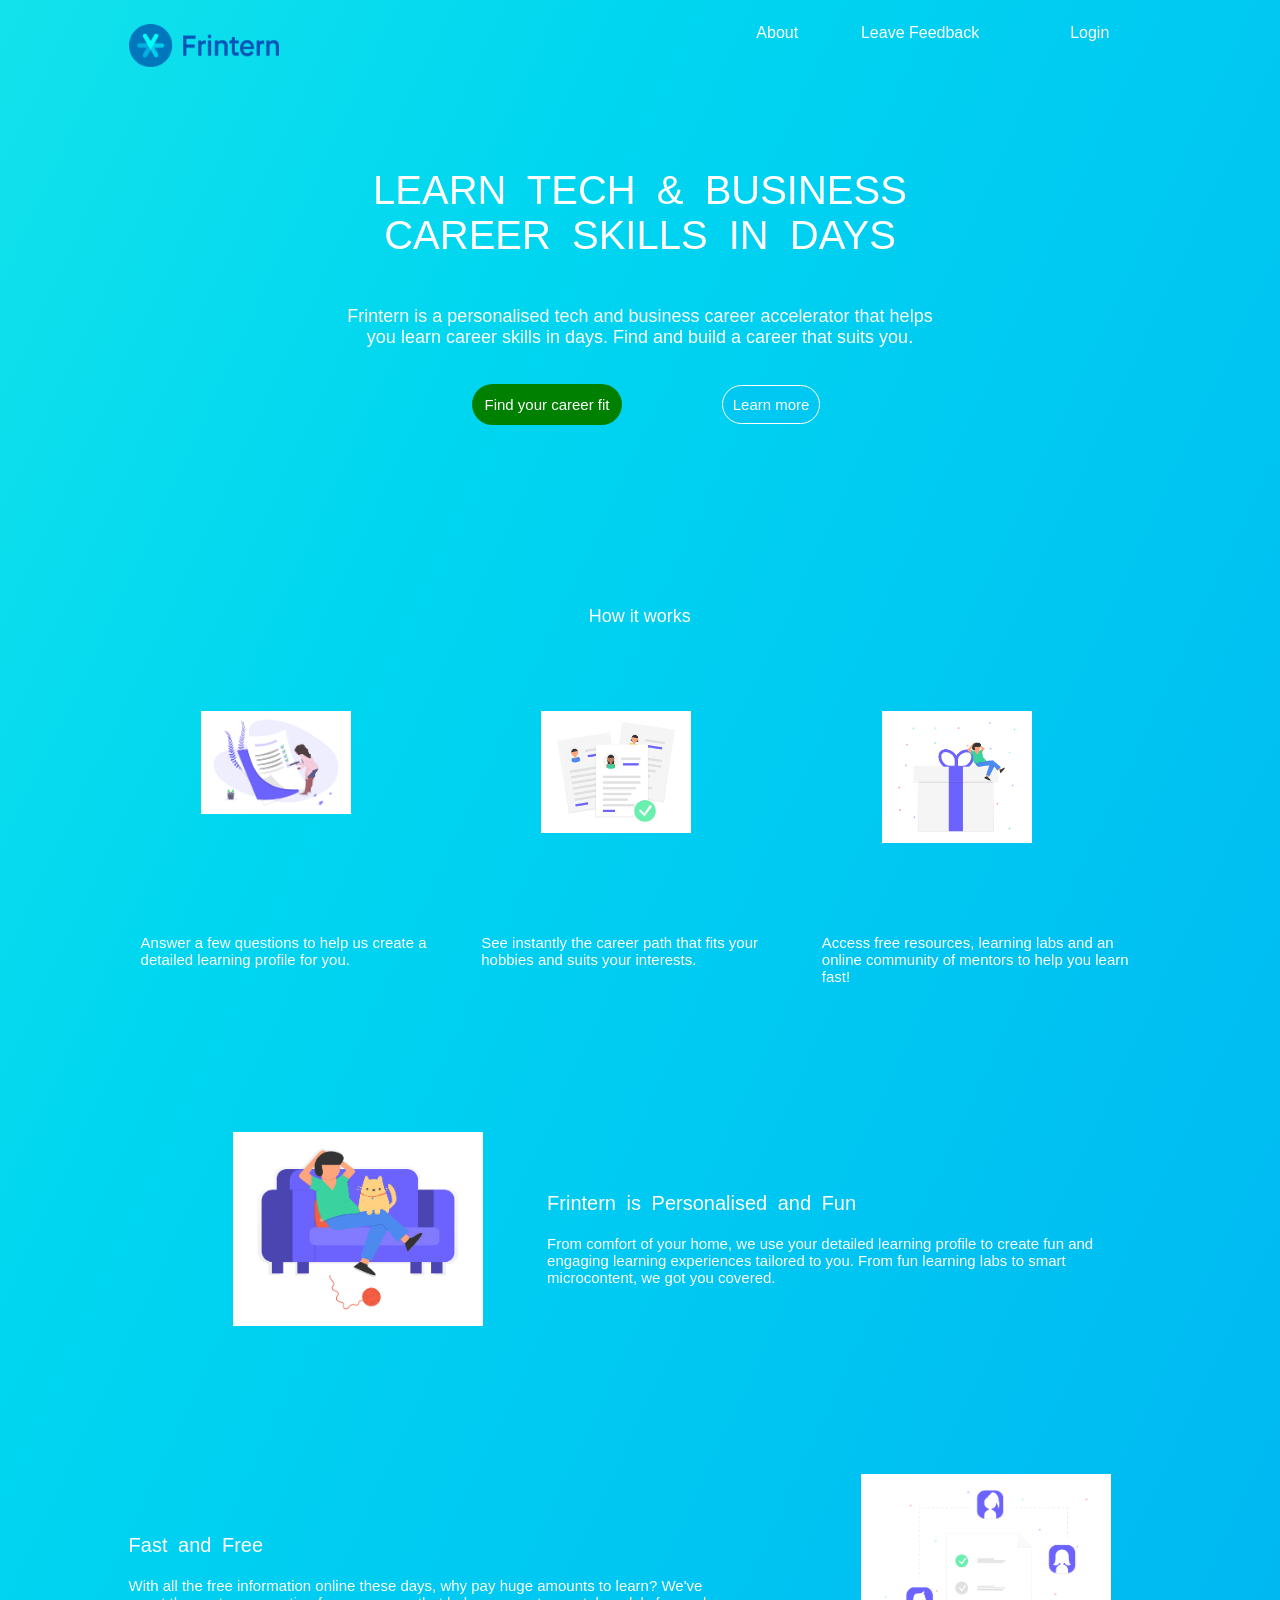
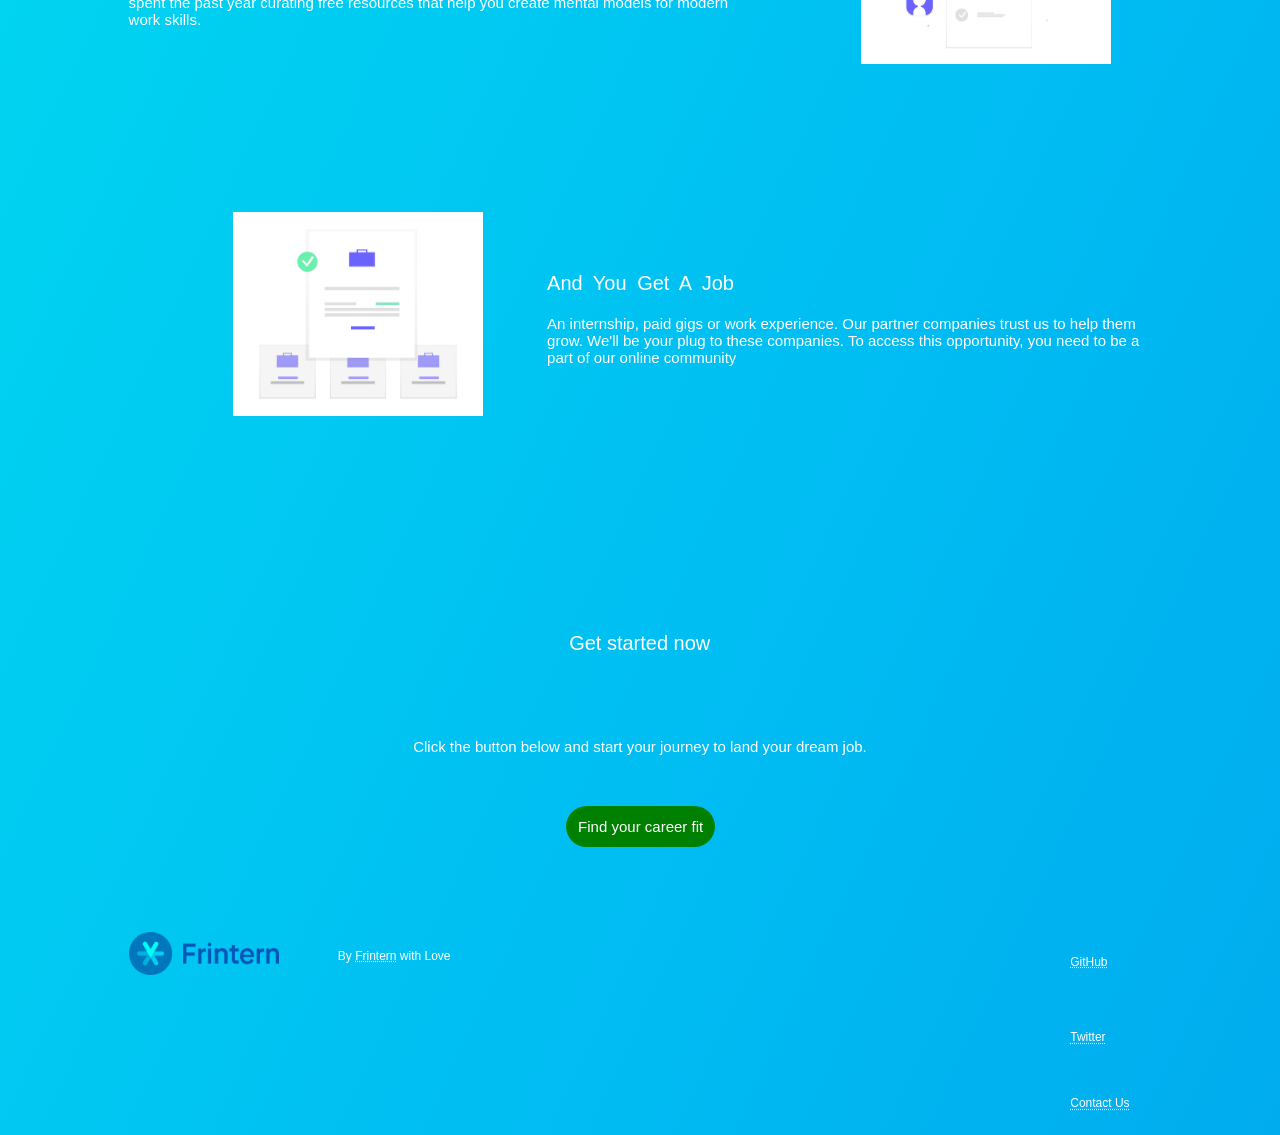
==== index.html @ d34685a3 "Changed file name Changed file name from frintern.html to index.html" ====
<!DOCTYPE html>
<html>
	<head>
		<title>Frintern Landing</title>
		<link rel="stylesheet" type="text/css" href="style.css">
	</head>
	<body>
		<nav class="zone blue sticky">
			<div class="col-12">
				<div class="col-1"></div>
				<div class="col-1"><img src="images/Frintern_logo.png"></div>
				<div class="col-5"></div>
				<div class="col-1"><a href="" class="one">About</a></div>
				<div class="col-2"><a href="" class="two">Leave Feedback</a></div>
				<div class="col-1"><a href="" class="three">Login</a></div>
				<div class="col-1"></div>
			</div>
		</nav>
		<div class="col-12"></div>
		<div class="col-12"></div>
		<div class="col-12"></div>
		<div class="col-12"></div>
		<div class="col-12"></div>
		<div class="col-12"></div>
		<div class="col-12">
			<div class="col-3"></div>
			<div class="col-6 learn">LEARN TECH & BUSINESS<br>CAREER SKILLS IN DAYS</div>
			<div class="col-3"></div>
		</div>
		<div class="col-12">
			<div class="col-3"></div>
			<div class="col-6 why">Frintern is a personalised tech and business career accelerator that helps<br> you learn career skills in days. Find and build a career that suits you.</div>
			<div class="col-3"></div>
		</div>
		<div class="col-12">
			<div class="col-4"></div>
			<div class="col-2"><a href="" class="umm">Find your career fit</a></div>
			<div class="col-2"><a href="" class="ummm">Learn more</a></div>
			<div class="col-4"></div>
		</div>
		<div class="col-12"></div>
		<div class="col-12"></div>
		<div class="col-12"></div>
		<div class="col-12"></div>
		<div class="col-12"></div>
		<div class="col-12"></div>
    <div class="secseg">
		<div class="col-12">
			<div class="col-5"></div>
			<div class="col-2 how">How it works</div>
			<div class="col-5"></div>
		</div>
		<div class="col-12"></div>
		<div class="col-12">
			<div class="col-1"></div>
			<div class="col-10">
				<div class="col-4"><img src="images/undraw_to_do_list_a49b.png" class="imgtwo"></div>
				<div class="col-4"><img src="images/undraw_hiring_cyhs.png" class="imgthree"></div>
				<div class="col-4"><img src="images/undraw_gift1_sgf8.png" class="imgfour"></div>
			</div>
			<div class="col-1"></div>
		</div>

	    <div class="col-12">
			<div class="col-1"></div>
			<div class="col-10">
				<div class="col-4"><p>Answer a few questions to help us create a detailed learning profile for you.</p></div>
				<div class="col-4"><p>See instantly the career path that fits your hobbies and suits your interests.</p></div>
				<div class="col-4"><p>Access free resources, learning labs and an online community of mentors to help you learn fast!</p></div>
			</div>
			<div class="col-1"></div>
		</div>
	</div>
		<div class="col-12"></div>
	<div class="segthree">
		<div class="col-12"></div>
		<div class="col-12"></div>
		<div class="col-12">
			<div class="col-2"></div>
			<div class="col-2"><img src="images/undraw_chilling_8tii.png" class="imgfive"></div>
			<div class="col-1"></div>
			<div class="col-6 well"><p class="frin">Frintern is Personalised and Fun<br></p>
								<p>From comfort of your home, we use your detailed learning profile to create fun and engaging learning experiences tailored to you. From fun learning labs to smart microcontent, we got you covered.</p></div>
			<div class="col-1"></div>
		</div>
	</div>
		<div class="col-12"></div>
		<div class="col-12"></div>
	<div class="segfour">
		<div class="col-12"></div>
		<div class="col-12"></div>
		<div class="col-12">
			<div class="col-1"></div>
			<div class="col-6 very"><p class="frin">Fast and Free<br></p>
											<p>With all the free information online these days, why pay huge amounts to learn? We've spent the past year curating free resources that help you create mental models for modern work skills.</p></div>
			<div class="col-1"></div>
			<div class="col-2"><img src="images/undraw_collaboration2_8og0.png" class="imgfive"></div>
			<div class="col-2"></div>
		</div>
		<div class="col-12"></div>
		<div class="col-12"></div>
	</div>
	<div class="segfive">
		<div class="col-12"></div>
		<div class="col-12"></div>
		<div class="col-12">
			<div class="col-2"></div>
			<div class="col-2"><img src="images/undraw_job_hunt_byf9.png" class="imgfive"></div>
			<div class="col-1"></div>
			<div class="col-6 very"><p class="frin">And You Get A Job<br></p>
											<p>An internship, paid gigs or work experience. Our partner companies trust us to help them grow. We'll be your plug to these companies. To access this opportunity, you need to be a part of our online community</p></div>
			<div class="col-1"></div>
		</div>
		<div class="col-12"></div>
		<div class="col-12"></div>
		<div class="col-12"></div>
	</div>
	<div class="segsix">
		<div class="col-12"></div>
		<div class="col-12"></div>
		<div class="col-12"></div>
		<div class="col-12">
			<div class="col-5"></div>
			<div class="col-2"><p class="frig">Get started now</p></div>
			<div class="col-5"></div>
		</div>
		<div class="col-12">
			<div class="col-3"></div>
			<div class="col-6 click"><p>Click the button below and start your journey to land your dream job.</p></div>
			<div class="col-3"></div>
		</div>
		<div class="col-12">
			<div class="col-5"></div>
			<div class="col-2"><a href="" class="ummmm">Find your career fit</a></div>
			<div class="col-5"></div>
		</div>
		<div class="col-12"></div>
		<div class="col-12"></div>
	</div>
	<div class="segseven">
		<footer>
		 	<div class="col-12">
		 		<div class="col-1"></div>
				<div class="col-1"><img src="images/Frintern_logo.png"></div>
				<div class="col-1"></div>
				<div class="col-2 too"><p class="toof">By <a href="" class="baby" >Frintern</a> with Love</p></div>
				<div class="col-5"></div>
				<div class="col-1 wan"><a href="" class="foot">GitHub</a></div>
				<div class="col-1"></div>
			</div>
			<div class="col-12">
				<div class="col-10"></div>
				<div class="col-1"><a href="" class="foot">Twitter</a></div>
				<div class="col-1"></div>
			</div>
			<div class="col-12">
				<div class="col-10"></div>
				<div class="col-1"><a href="" class="foot">Contact Us</a></div>
				<div class="col-1"></div>
			</div>
		</footer>
	</div>








		
	</body>
</html>
---- style.css ----
*{
	box-sizing: border-box;	
}

body{
	margin: 0;
	background-image: linear-gradient(to left top, #00acee, #00baf2, #00c8f2, #00d6f0, #12e2eb);
	/*background-color: #00acee;*/
	font-family: Asap,sans-serif;
}

img{
	width: 150px;
}

.secseg{
	background-color: white;	
}

.one{
	color: white;
	text-decoration: none;
}

.two{
	color: white;
	text-decoration: none;

}

.three{
	color: white;
	text-decoration: none;

}

.why{
	text-align: center;
	color: white;
	font-size: 18px;
}

.learn{
	text-align: center;
	color: white;
	font-size: 40px;
	word-spacing: 10px;
}

.umm{
	text-align: center;
	color: white;
	width: 70px;
	/*height: 10px;*/
	font-size: 15px;
	padding: 12px;
	margin-left: 30px;
	border-radius: 50px;
	background-color: green;
    /*margin-top: 7px;*/
    text-decoration: none;

}

.ummm{
	text-align: center;
	color: white;
	width: 5%;
	padding: 10px;
	font-size: 15px;
	border-radius: 50px;
	background-color: #00c8f2;
	border: 1px solid white;
    /*margin-top: 7px;*/
    text-decoration: none;
    margin-left: 70px;
}

.ummmm{
	text-align: center;
	color: white;
	width: 50px;
	height: 10px;
	font-size: 15px;
	padding: 12px;
	border-radius: 50px;
	margin-left: 19px;
	background-color: green;
    /*margin-top: 7px;*/
    text-decoration: none;
}

.imgtwo{
	margin-left: 60px;
}

.imgthree{
	margin-left: 60px;
}

.imgfour{
	margin-left: 60px;
}

.imgfive{
	width: 250px;
}

.how{
	text-align: center;
	color: white;
	font-size: 18px;
}

p{
	color: white;
	font-size: 15px;
}

.well{
	margin-top: 40px;
}

.very{
	margin-top: 40px;
}

.sticky{
	position: fixed;
	top: 0;
	width: 100%;
}

.frin{
	font-size: 20px;
	word-spacing: 5px;
}

.frig{
	font-size: 20px;
	text-align: center;
}

.foot{
	font-size: 12px;
}

.toof{
	font-size: 12px;
}

.baby{
	color: white;
	text-decoration: underline dotted white;

}

.click{
	text-align: center;
}

.foot{
	text-decoration: underline dotted white;
	color: white;
	font-size: 12px;
}

.wan{
	margin-top: 20px;
}

.too{
	margin-top: 5px;
}

.col-1{
	width: 8.33%;
}

.col-2{
	width: 16.66%;
}

.col-3{
	width: 25%;
}

.col-4{
	width: 33.32%;
}

.col-5{
	width: 41.65%;
}

.col-6{
	width: 50%;
}

.col-7{
	width: 58.97%;
}

.col-8{
	width: 66.64%;
}

.col-9{
	width: 75%;
}

.col-10{
	width: 83.3%;
}

.col-11{
	width: 92.29%;
}

.col-12{
	width: 100%;
}

.col-1, .col-2, .col-3, .col-4, .col-5, .col-6, .col-7, .col-8, .col-9, .col-10, .col-11, .col-12{
	float: left;
	padding: 12px;
	margin-bottom: ;
	/*border: 2px solid deeppink ;*/
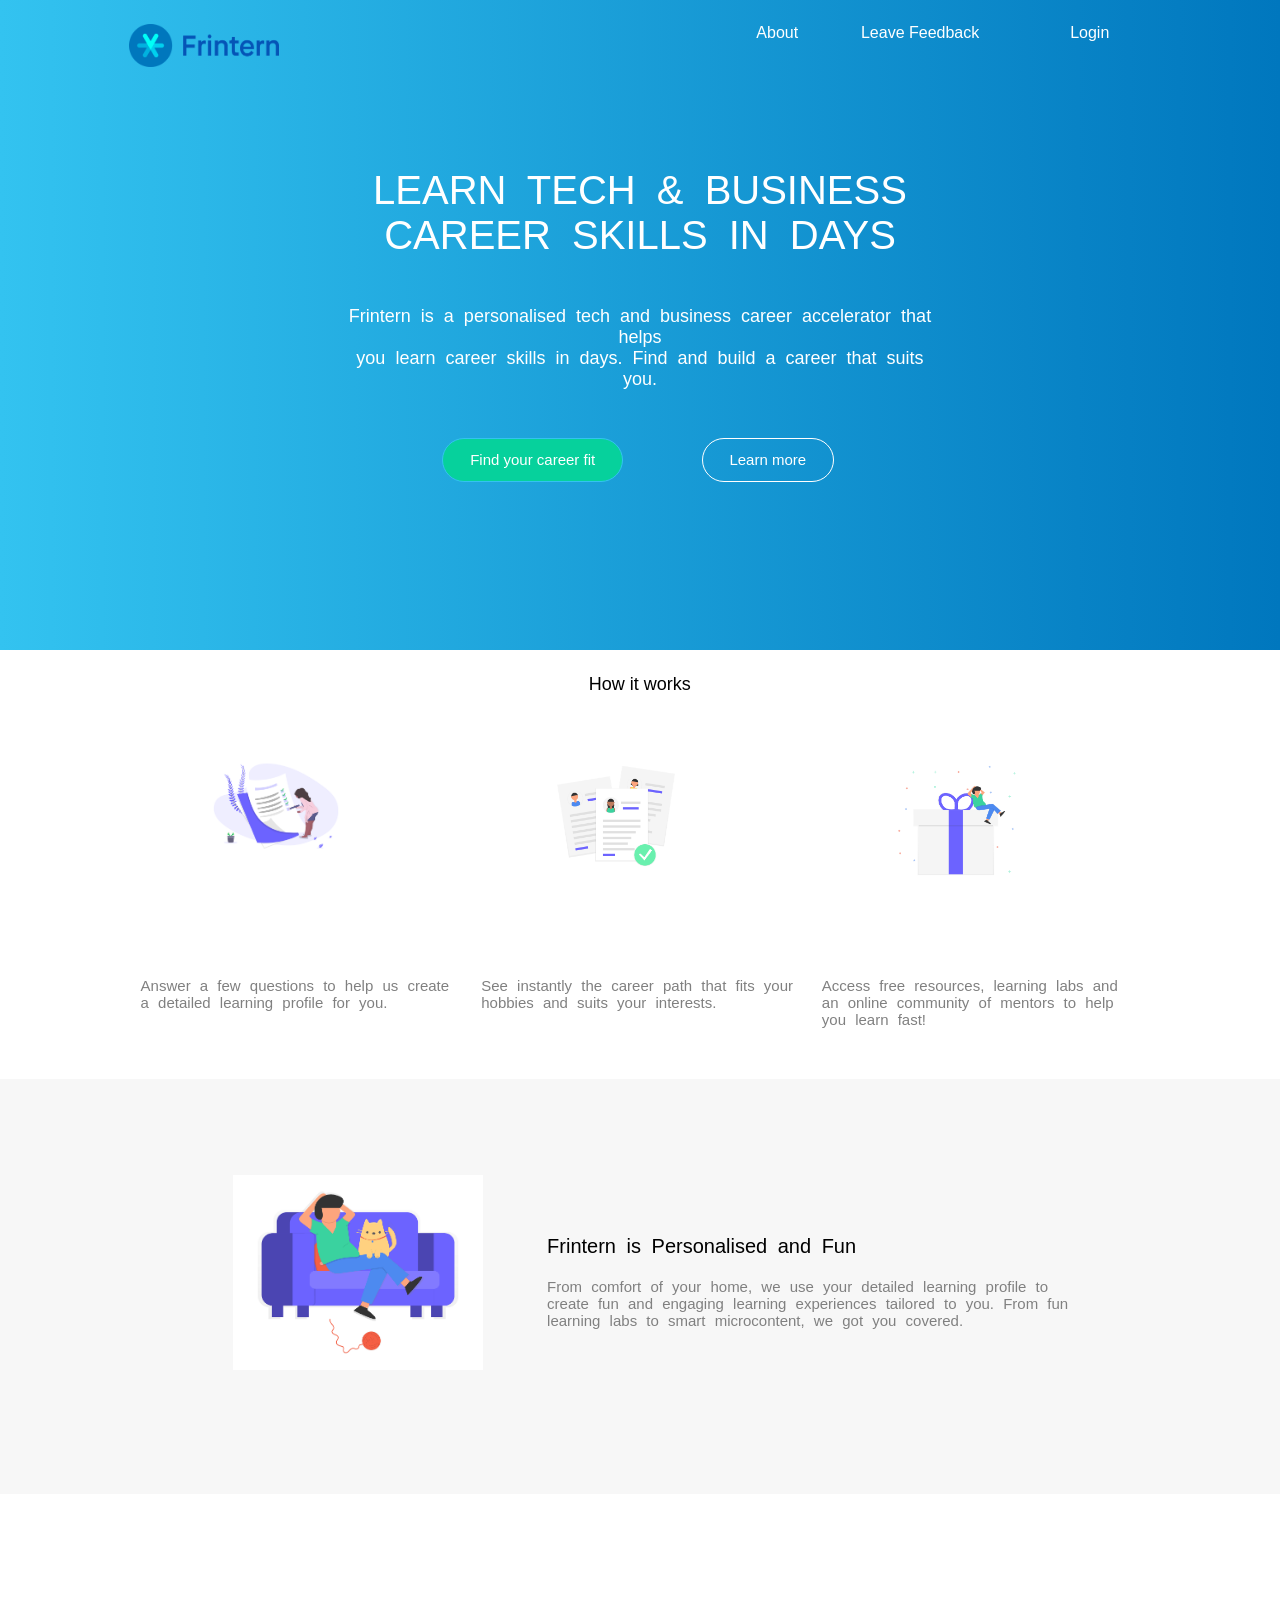
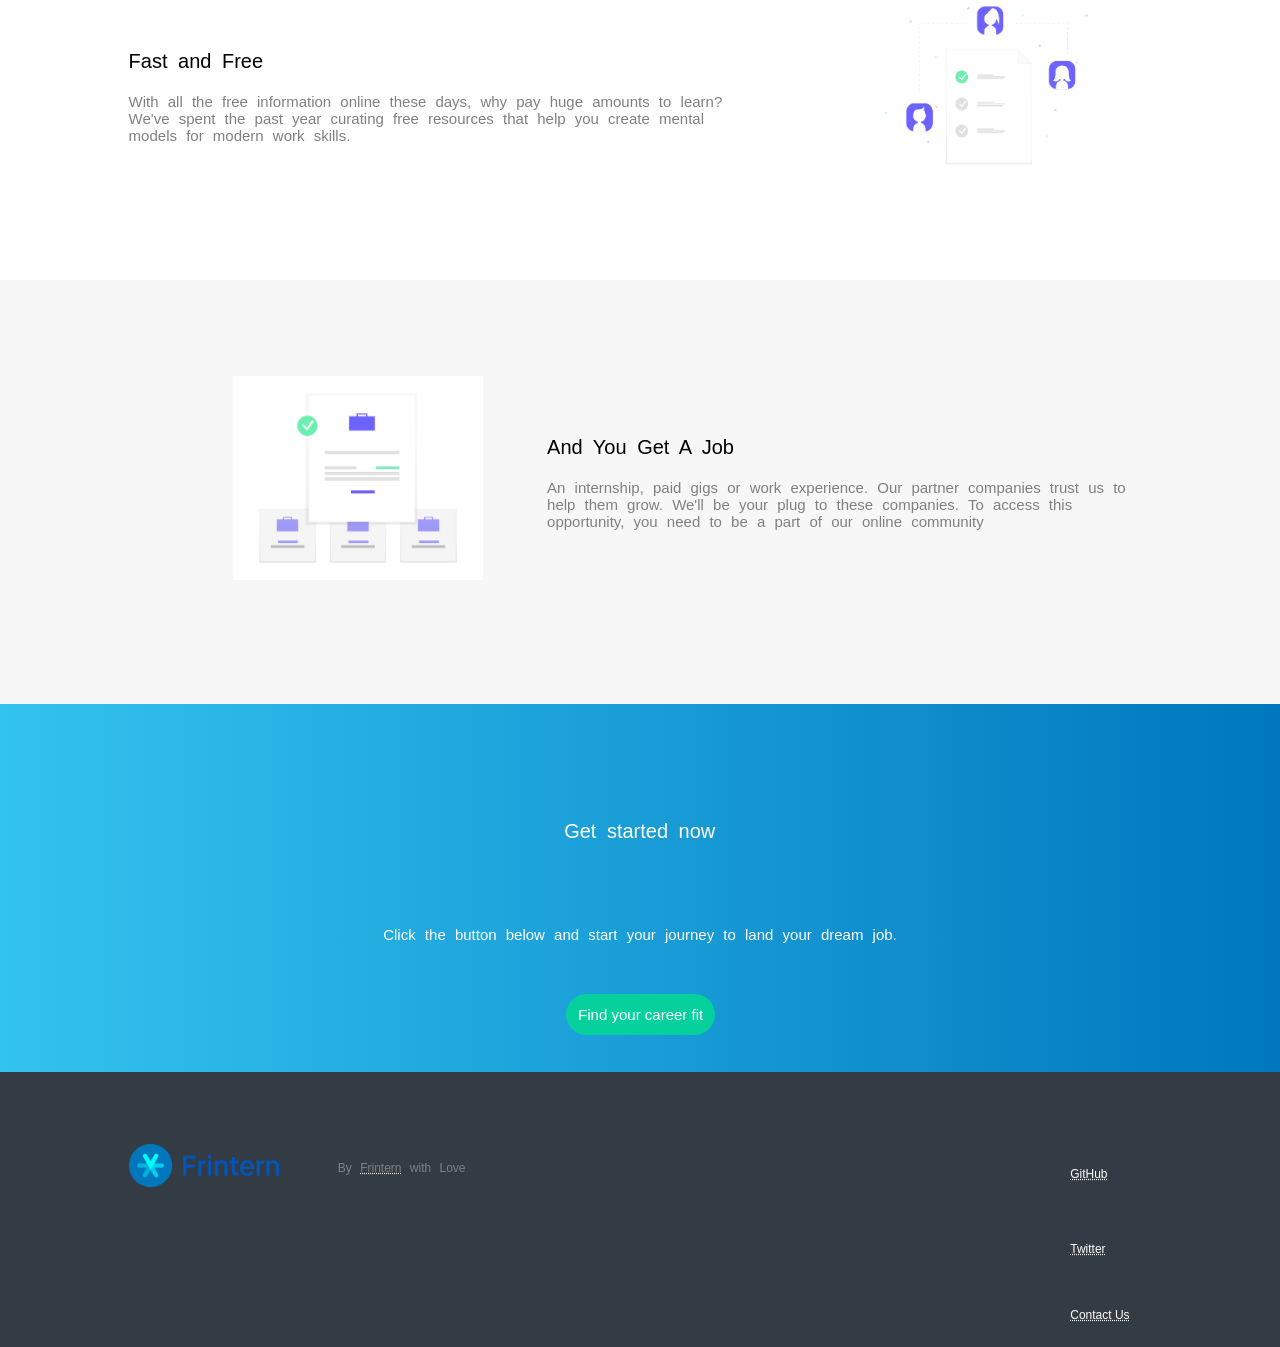
==== commit 7a24aa9a: "Modified index.html and style.css" ====
--- a/index.html
+++ b/index.html
@@ -44,14 +44,12 @@
 		<div class="col-12"></div>
 		<div class="col-12"></div>
 		<div class="col-12"></div>
-    <div class="secseg">
-		<div class="col-12">
+    	<div class="col-12 secseg">
 			<div class="col-5"></div>
 			<div class="col-2 how">How it works</div>
 			<div class="col-5"></div>
 		</div>
-		<div class="col-12"></div>
-		<div class="col-12">
+		<div class="col-12 secseg">
 			<div class="col-1"></div>
 			<div class="col-10">
 				<div class="col-4"><img src="images/undraw_to_do_list_a49b.png" class="imgtwo"></div>
@@ -60,8 +58,7 @@
 			</div>
 			<div class="col-1"></div>
 		</div>
-
-	    <div class="col-12">
+		 <div class="col-12 secseg">
 			<div class="col-1"></div>
 			<div class="col-10">
 				<div class="col-4"><p>Answer a few questions to help us create a detailed learning profile for you.</p></div>
@@ -70,26 +67,25 @@
 			</div>
 			<div class="col-1"></div>
 		</div>
-	</div>
-		<div class="col-12"></div>
-	<div class="segthree">
-		<div class="col-12"></div>
-		<div class="col-12"></div>
-		<div class="col-12">
+		<div class="col-12 box"></div>
+		<div class="col-12 box"></div>
+		<div class="col-12 box"></div>
+		<div class="col-12 box">
 			<div class="col-2"></div>
 			<div class="col-2"><img src="images/undraw_chilling_8tii.png" class="imgfive"></div>
 			<div class="col-1"></div>
 			<div class="col-6 well"><p class="frin">Frintern is Personalised and Fun<br></p>
-								<p>From comfort of your home, we use your detailed learning profile to create fun and engaging learning experiences tailored to you. From fun learning labs to smart microcontent, we got you covered.</p></div>
+								<p>From comfort of your home, we use your detailed learning profile to<br> create fun and engaging learning experiences tailored to you. From fun<br> learning labs to smart microcontent, we got you covered.</p></div>
 			<div class="col-1"></div>
 		</div>
-	</div>
-		<div class="col-12"></div>
-		<div class="col-12"></div>
-	<div class="segfour">
-		<div class="col-12"></div>
-		<div class="col-12"></div>
-		<div class="col-12">
+		<div class="col-12 box"></div>
+		<div class="col-12 box"></div>
+		<div class="col-12 box"></div>
+		<div class="col-12 box"></div>
+		<div class="col-12 secseg"></div>
+		<div class="col-12 secseg"></div>
+		<div class="col-12 secseg"></div>
+		<div class="col-12 secseg">
 			<div class="col-1"></div>
 			<div class="col-6 very"><p class="frin">Fast and Free<br></p>
 											<p>With all the free information online these days, why pay huge amounts to learn? We've spent the past year curating free resources that help you create mental models for modern work skills.</p></div>
@@ -97,13 +93,13 @@
 			<div class="col-2"><img src="images/undraw_collaboration2_8og0.png" class="imgfive"></div>
 			<div class="col-2"></div>
 		</div>
-		<div class="col-12"></div>
-		<div class="col-12"></div>
-	</div>
-	<div class="segfive">
-		<div class="col-12"></div>
-		<div class="col-12"></div>
-		<div class="col-12">
+		<div class="col-12 secseg"></div>
+		<div class="col-12 secseg"></div>
+		<div class="col-12 secseg"></div>
+		<div class="col-12 box"></div>
+		<div class="col-12 box"></div>
+		<div class="col-12 box"></div>
+		<div class="col-12 box">
 			<div class="col-2"></div>
 			<div class="col-2"><img src="images/undraw_job_hunt_byf9.png" class="imgfive"></div>
 			<div class="col-1"></div>
@@ -111,11 +107,10 @@
 											<p>An internship, paid gigs or work experience. Our partner companies trust us to help them grow. We'll be your plug to these companies. To access this opportunity, you need to be a part of our online community</p></div>
 			<div class="col-1"></div>
 		</div>
-		<div class="col-12"></div>
-		<div class="col-12"></div>
-		<div class="col-12"></div>
-	</div>
-	<div class="segsix">
+		<div class="col-12 box"></div>
+		<div class="col-12 box"></div>
+		<div class="col-12 box"></div>
+		<div class="col-12 box"></div>
 		<div class="col-12"></div>
 		<div class="col-12"></div>
 		<div class="col-12"></div>
@@ -126,7 +121,7 @@
 		</div>
 		<div class="col-12">
 			<div class="col-3"></div>
-			<div class="col-6 click"><p>Click the button below and start your journey to land your dream job.</p></div>
+			<div class="col-6 click"><p class="clickk">Click the button below and start your journey to land your dream job.</p></div>
 			<div class="col-3"></div>
 		</div>
 		<div class="col-12">
@@ -135,11 +130,10 @@
 			<div class="col-5"></div>
 		</div>
 		<div class="col-12"></div>
-		<div class="col-12"></div>
-	</div>
-	<div class="segseven">
+		<div class="col-12 style"></div>
+		<div class="col-12 style"></div>
 		<footer>
-		 	<div class="col-12">
+		 	<div class="col-12 style">
 		 		<div class="col-1"></div>
 				<div class="col-1"><img src="images/Frintern_logo.png"></div>
 				<div class="col-1"></div>
@@ -148,26 +142,17 @@
 				<div class="col-1 wan"><a href="" class="foot">GitHub</a></div>
 				<div class="col-1"></div>
 			</div>
-			<div class="col-12">
+			<div class="col-12 style">
 				<div class="col-10"></div>
 				<div class="col-1"><a href="" class="foot">Twitter</a></div>
 				<div class="col-1"></div>
 			</div>
-			<div class="col-12">
+			<div class="col-12 style">
 				<div class="col-10"></div>
 				<div class="col-1"><a href="" class="foot">Contact Us</a></div>
 				<div class="col-1"></div>
 			</div>
 		</footer>
 	</div>
-
-
-
-
-
-
-
-
-		
 	</body>
 </html>
--- a/style.css
+++ b/style.css
@@ -4,11 +4,23 @@
 
 body{
 	margin: 0;
-	background-image: linear-gradient(to left top, #00acee, #00baf2, #00c8f2, #00d6f0, #12e2eb);
+	background: linear-gradient(270deg,#0077BE,#33c3f0);
 	/*background-color: #00acee;*/
 	font-family: Asap,sans-serif;
 }
 
+@media only screen and (max-width: 600px) {
+    nav {
+        font-size: 0.5em;
+        padding: 0;
+    }
+}
+
+nav{
+		background: linear-gradient(270deg,#0077BE,#33c3f0);
+
+}
+
 img{
 	width: 150px;
 }
@@ -17,6 +29,14 @@
 	background-color: white;	
 }
 
+.secbox{
+	background-color: white;	
+}
+
+.secboxx{
+	background-color: white;	
+}
+
 .one{
 	color: white;
 	text-decoration: none;
@@ -38,6 +58,8 @@
 	text-align: center;
 	color: white;
 	font-size: 18px;
+	word-spacing: 5px;
+
 }
 
 .learn{
@@ -49,32 +71,41 @@
 
 .umm{
 	text-align: center;
-	color: white;
-	width: 70px;
+	/*display: inline-block;*/
+	color: white;
+	
 	/*height: 10px;*/
 	font-size: 15px;
-	padding: 12px;
-	margin-left: 30px;
-	border-radius: 50px;
-	background-color: green;
+	padding: 6pt 20pt;
+	border: 1px solid #33c3f0;
+	margin: 0;
+	line-height: 1.7;
+	border-radius: 30px;
+	background-color: #06d19c;
     /*margin-top: 7px;*/
     text-decoration: none;
+    float: left;
 
 }
 
 .ummm{
 	text-align: center;
-	color: white;
-	width: 5%;
-	padding: 10px;
-	font-size: 15px;
-	border-radius: 50px;
-	background-color: #00c8f2;
+	/*display: inline-block;*/
+	color: white;
+	
+	padding: 6pt 20pt;
+	/*margin: 0;*/
+	margin-left: 50px;
+	font-size: 15px;
+	line-height: 1.7;
+	float: left;
+	border-radius: 30px;
+	background-color: transparent;
 	border: 1px solid white;
     /*margin-top: 7px;*/
     text-decoration: none;
-    margin-left: 70px;
-}
+}
+
 
 .ummmm{
 	text-align: center;
@@ -85,7 +116,7 @@
 	padding: 12px;
 	border-radius: 50px;
 	margin-left: 19px;
-	background-color: green;
+	background-color: #06d19c;
     /*margin-top: 7px;*/
     text-decoration: none;
 }
@@ -108,13 +139,18 @@
 
 .how{
 	text-align: center;
-	color: white;
+	color: black;
 	font-size: 18px;
 }
 
 p{
-	color: white;
-	font-size: 15px;
+	color: grey;
+	font-size: 15px;
+	word-spacing: 5px;
+}
+
+.box{
+	background-color: rgb(247, 247, 247);
 }
 
 .well{
@@ -129,15 +165,23 @@
 	position: fixed;
 	top: 0;
 	width: 100%;
+    /*position: fixed;*/
+    z-index: 100;
+    /*width: 100%;*/
+    background-color: #33c3f0;
+    -webkit-transition: .7s;
+    transition: .7s;
 }
 
 .frin{
 	font-size: 20px;
 	word-spacing: 5px;
+	color: black;
 }
 
 .frig{
 	font-size: 20px;
+	color: white;
 	text-align: center;
 }
 
@@ -150,13 +194,21 @@
 }
 
 .baby{
-	color: white;
+	color: grey;
 	text-decoration: underline dotted white;
 
 }
 
 .click{
 	text-align: center;
+}
+
+.clickk{
+	color: white;
+}
+
+.style{
+	background-color: #333c44;
 }
 
 .foot{
@@ -219,6 +271,7 @@
 
 .col-12{
 	width: 100%;
+
 }
 
 .col-1, .col-2, .col-3, .col-4, .col-5, .col-6, .col-7, .col-8, .col-9, .col-10, .col-11, .col-12{
